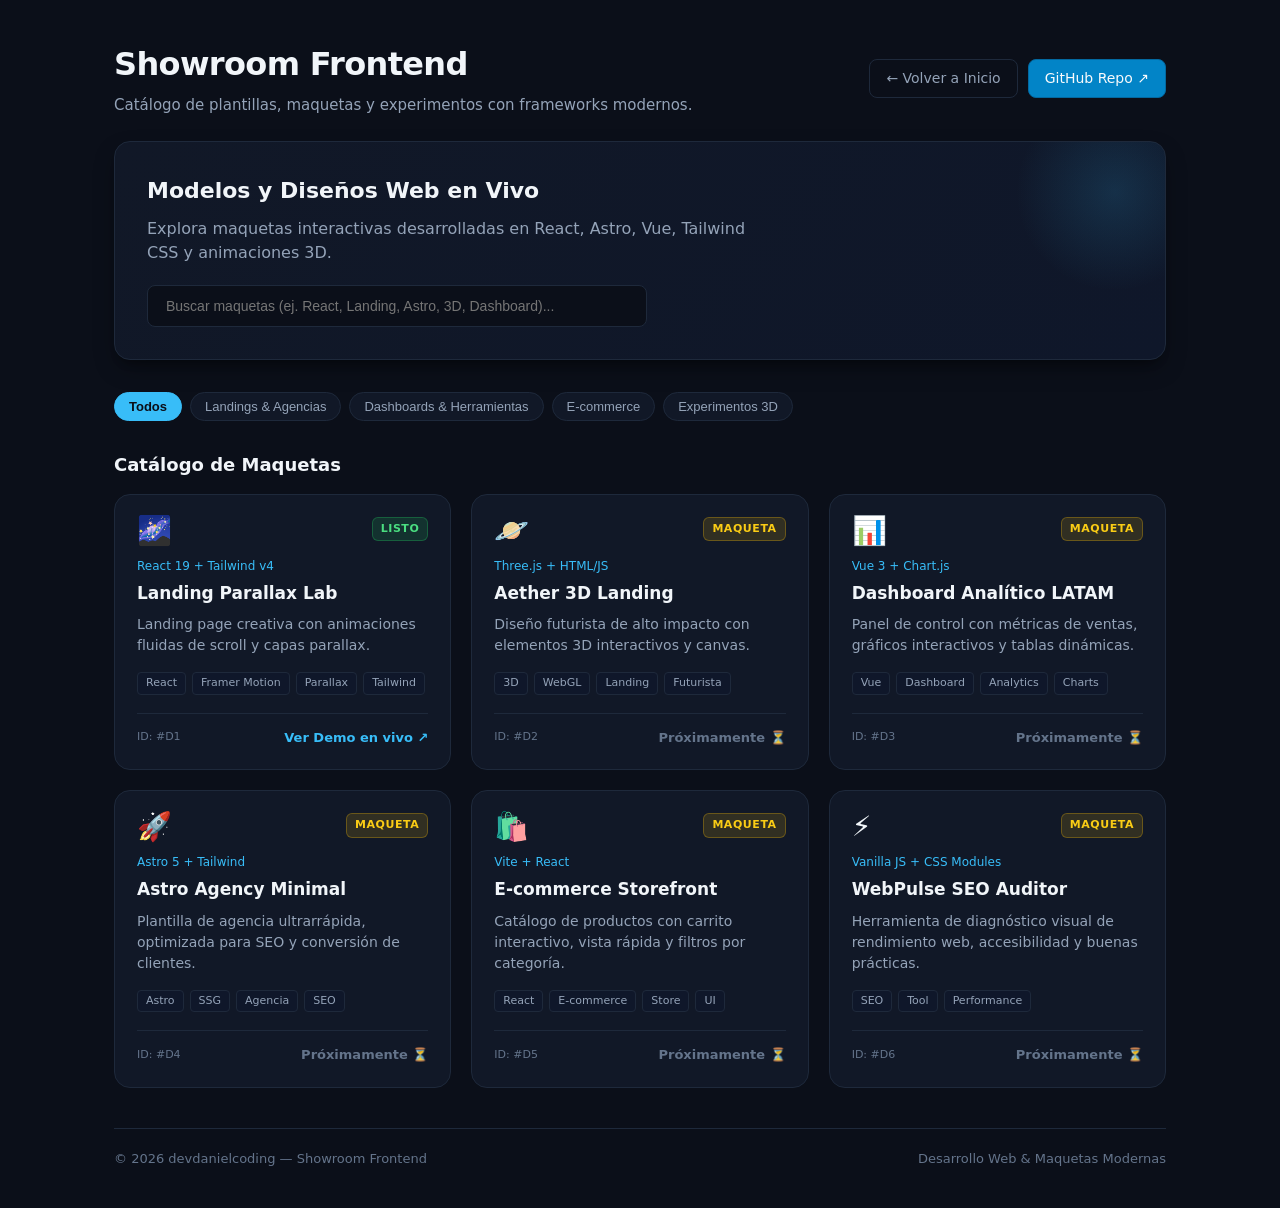
==== index.html @ e4db4a0e "first commit, landing" ====
<!doctype html>
<html lang="es">
<head>
  <meta charset="utf-8" />
  <meta name="viewport" content="width=device-width, initial-scale=1" />
  <title>Frontend Demos & Showroom — devdanielcoding</title>
  <link rel="stylesheet" href="./styles.css" />
</head>
<body>
  <div class="wrap">
    <!-- Header -->
    <header>
      <div>
        <h1>Showroom Frontend</h1>
        <p class="sub">Catálogo de plantillas, maquetas y experimentos con frameworks modernos.</p>
      </div>
      <nav class="nav-actions">
        <a class="btn btn-outline" href="https://devdanielcoding.github.io/">← Volver a Inicio</a>
        <a class="btn btn-primary" href="https://github.com/devdanielcoding/web-htmls-frontend-demos" target="_blank" rel="noreferrer">GitHub Repo ↗</a>
      </nav>
    </header>

    <!-- Hero -->
    <section class="hero">
      <h2 class="hero-title">Modelos y Diseños Web en Vivo</h2>
      <p class="hero-text">
        Explora maquetas interactivas desarrolladas en React, Astro, Vue, Tailwind CSS y animaciones 3D.
      </p>
      <div class="hero-cta">
        <input class="search" id="search" placeholder="Buscar maquetas (ej. React, Landing, Astro, 3D, Dashboard)..." />
      </div>
    </section>

    <!-- Filtros de Categoría -->
    <div class="filters">
      <button class="filter-btn active" data-category="all">Todos</button>
      <button class="filter-btn" data-category="landings">Landings & Agencias</button>
      <button class="filter-btn" data-category="dashboards">Dashboards & Herramientas</button>
      <button class="filter-btn" data-category="ecommerce">E-commerce</button>
      <button class="filter-btn" data-category="3d">Experimentos 3D</button>
    </div>

    <!-- Demos Grid -->
    <main class="section-block">
      <div class="section-head">
        <h2>Catálogo de Maquetas</h2>
      </div>
      <div class="grid" id="demos-grid"></div>
    </main>

    <!-- Footer -->
    <footer class="footer">
      <span>© <span id="year"></span> devdanielcoding — Showroom Frontend</span>
      <span>Desarrollo Web & Maquetas Modernas</span>
    </footer>
  </div>

  <script>
    document.getElementById('year').textContent = new Date().getFullYear();
  </script>
  <script type="module" src="./scripts.js"></script>
</body>
</html>
---- styles.css ----
/* =========================
   🎨 Variables Globales
   ========================= */
:root {
  --bg: #0b0f19;
  --card: #111827;
  --card-hover: #172033;
  --muted: #94a3b8;
  --accent: #38bdf8;
  --accent-glow: rgba(56, 189, 248, 0.15);
  --text: #f1f5f9;
  --text-muted: #64748b;

  --border-default: #1e293b;
  --border-hover: #334155;
  --shadow-card: 0 10px 25px -5px rgba(0, 0, 0, 0.4), 0 8px 10px -6px rgba(0, 0, 0, 0.3);

  --radius: 16px;
  --radius-sm: 8px;
  --spacing: 24px;
}

/* =========================
   🧩 Reset & Base
   ========================= */
* {
  box-sizing: border-box;
}

body {
  margin: 0;
  font-family: system-ui, -apple-system, "Segoe UI", Roboto, Ubuntu, sans-serif;
  background: var(--bg);
  color: var(--text);
  line-height: 1.5;
  min-height: 100vh;
}

.wrap {
  max-width: 1100px;
  margin: 0 auto;
  padding: 40px var(--spacing);
}

.hr {
  height: 1px;
  background: var(--border-default);
  margin: 32px 0;
}

.footer {
  margin-top: 40px;
  padding-top: 20px;
  border-top: 1px solid var(--border-default);
  font-size: 13px;
  color: var(--text-muted);
  display: flex;
  justify-content: space-between;
  align-items: center;
  flex-wrap: wrap;
  gap: 12px;
}

/* =========================
   🧱 Header & Nav
   ========================= */
header {
  display: flex;
  justify-content: space-between;
  align-items: center;
  gap: 16px;
  margin-bottom: 24px;
  flex-wrap: wrap;
}

h1 {
  font-size: clamp(24px, 4vw, 32px);
  margin: 0 0 6px;
  font-weight: 800;
  letter-spacing: -0.02em;
}

p.sub {
  color: var(--muted);
  margin: 0;
  font-size: 15px;
}

.nav-actions {
  display: flex;
  gap: 10px;
}

.btn {
  display: inline-flex;
  align-items: center;
  gap: 8px;
  background: #1e293b;
  color: #f8fafc;
  padding: 8px 16px;
  border-radius: var(--radius-sm);
  text-decoration: none;
  font-size: 14px;
  font-weight: 500;
  border: 1px solid var(--border-default);
  transition: all 0.2s ease;
}

.btn:hover {
  background: #334155;
  border-color: #475569;
}

.btn-primary {
  background: #0284c7;
  border-color: #0369a1;
}

.btn-primary:hover {
  background: #0369a1;
}

.btn-outline {
  background: transparent;
  border-color: var(--border-default);
  color: var(--muted);
}

.btn-outline:hover {
  background: #1e293b;
  color: var(--text);
}

/* =========================
   🚀 Hero Section
   ========================= */
.hero {
  background: linear-gradient(135deg, #111827 0%, #0f172a 100%);
  border: 1px solid var(--border-default);
  border-radius: var(--radius);
  padding: 32px;
  margin-bottom: 32px;
  box-shadow: var(--shadow-card);
  position: relative;
  overflow: hidden;
}

.hero::after {
  content: "";
  position: absolute;
  top: -50px;
  right: -50px;
  width: 200px;
  height: 200px;
  background: radial-gradient(circle, var(--accent-glow) 0%, transparent 70%);
  pointer-events: none;
}

.hero-title {
  margin: 0 0 10px;
  font-size: 22px;
}

.hero-text {
  color: var(--muted);
  margin: 0 0 20px;
  max-width: 600px;
}

.hero-cta {
  display: flex;
  gap: 12px;
  flex-wrap: wrap;
}

.search {
  flex: 1;
  min-width: 260px;
  max-width: 500px;
  padding: 12px 18px;
  background: #0b0f19;
  border: 1px solid var(--border-default);
  border-radius: var(--radius-sm);
  color: var(--text);
  font-size: 14px;
  outline: none;
  transition: border-color 0.2s;
}

.search:focus {
  border-color: var(--accent);
}

/* =========================
   🏷️ Filtros de Categoría
   ========================= */
.filters {
  display: flex;
  gap: 8px;
  margin-bottom: 24px;
  overflow-x: auto;
  padding-bottom: 6px;
}

.filter-btn {
  background: #111827;
  border: 1px solid var(--border-default);
  color: var(--muted);
  padding: 6px 14px;
  border-radius: 20px;
  font-size: 13px;
  cursor: pointer;
  white-space: nowrap;
  transition: all 0.2s;
}

.filter-btn:hover {
  color: var(--text);
  border-color: var(--border-hover);
}

.filter-btn.active {
  background: var(--accent);
  color: #0b0f19;
  font-weight: 600;
  border-color: var(--accent);
}

/* =========================
   📦 Cards & Grid
   ========================= */
.section-head {
  display: flex;
  justify-content: space-between;
  align-items: center;
  margin-bottom: 16px;
}

.section-head h2 {
  font-size: 18px;
  margin: 0;
  font-weight: 700;
}

.grid {
  display: grid;
  grid-template-columns: repeat(auto-fill, minmax(310px, 1fr));
  gap: 20px;
}

.card-demo {
  background: var(--card);
  border: 1px solid var(--border-default);
  border-radius: var(--radius);
  padding: 22px;
  display: flex;
  flex-direction: column;
  justify-content: space-between;
  transition: transform 0.2s ease, border-color 0.2s ease, box-shadow 0.2s ease;
  position: relative;
}

.card-demo:hover {
  transform: translateY(-3px);
  border-color: var(--border-hover);
  box-shadow: 0 15px 30px -10px rgba(0, 0, 0, 0.6);
}

.card-top {
  display: flex;
  justify-content: space-between;
  align-items: flex-start;
  margin-bottom: 12px;
}

.demo-emoji {
  font-size: 28px;
  line-height: 1;
}

.badges {
  display: flex;
  gap: 6px;
}

.badge {
  font-size: 11px;
  padding: 3px 8px;
  border-radius: 6px;
  font-weight: 600;
  text-transform: uppercase;
  letter-spacing: 0.05em;
}

.badge-status-listo {
  background: rgba(34, 197, 94, 0.15);
  color: #4ade80;
  border: 1px solid rgba(34, 197, 94, 0.3);
}

.badge-status-maqueta {
  background: rgba(234, 179, 8, 0.15);
  color: #facc15;
  border: 1px solid rgba(234, 179, 8, 0.3);
}

.framework-pill {
  font-size: 12px;
  color: var(--accent);
  font-weight: 500;
  margin-bottom: 6px;
}

.card-demo h3 {
  margin: 0 0 8px;
  font-size: 17px;
  font-weight: 700;
}

.card-demo p {
  color: var(--muted);
  font-size: 14px;
  margin: 0 0 16px;
  flex: 1;
}

.tags {
  display: flex;
  flex-wrap: wrap;
  gap: 6px;
  margin-bottom: 18px;
}

.tag {
  background: #0f172a;
  border: 1px solid var(--border-default);
  color: #94a3b8;
  font-size: 11px;
  padding: 2px 8px;
  border-radius: 4px;
}

.card-footer {
  margin-top: auto;
  border-top: 1px solid var(--border-default);
  padding-top: 14px;
  display: flex;
  justify-content: space-between;
  align-items: center;
}

.demo-link {
  display: inline-flex;
  align-items: center;
  gap: 6px;
  color: #38bdf8;
  text-decoration: none;
  font-size: 13px;
  font-weight: 600;
  transition: gap 0.2s ease;
}

.demo-link:hover {
  gap: 10px;
  color: #7dd3fc;
}

.demo-link.disabled {
  color: var(--text-muted);
  cursor: not-allowed;
  pointer-events: none;
}
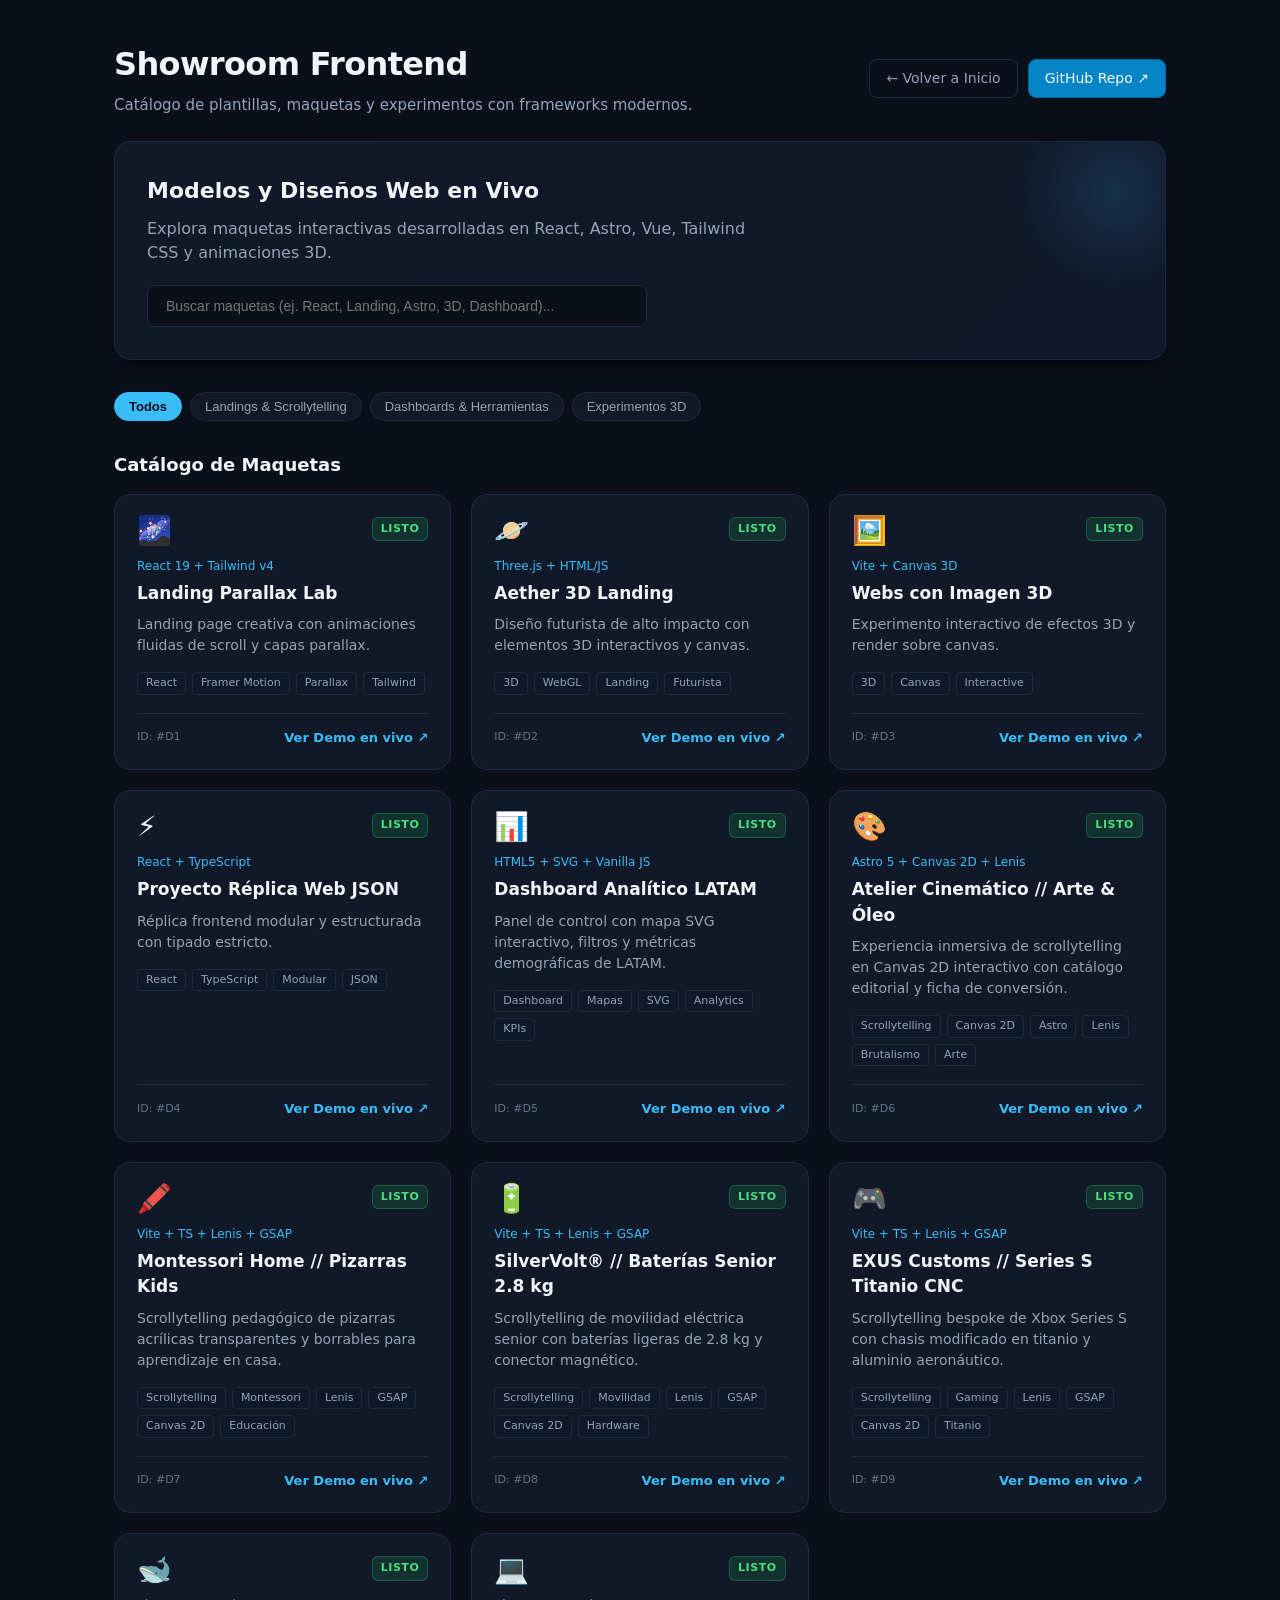
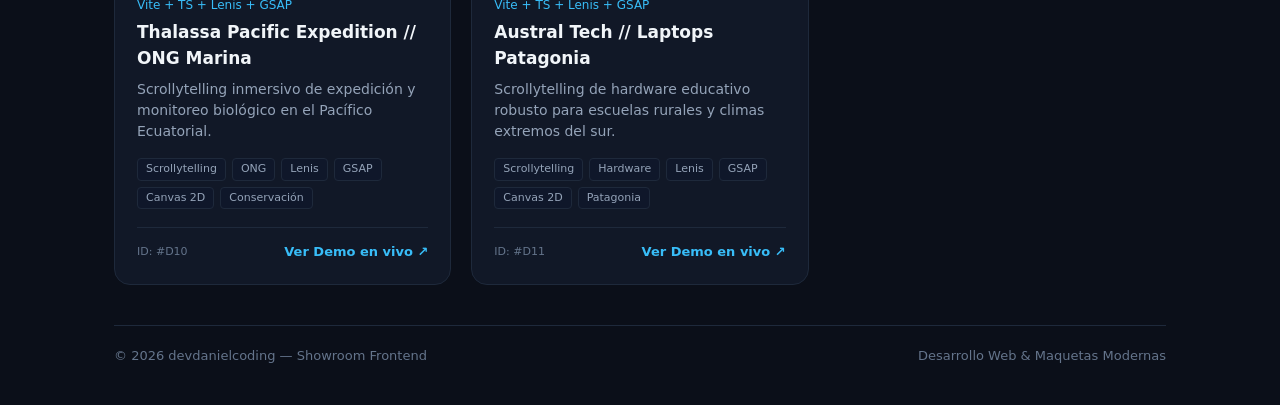
==== commit e37d85ba: "feat: add scrollytelling demos and clean showroom catalog" ====
--- a/index.html
+++ b/index.html
@@ -34,9 +34,8 @@
     <!-- Filtros de Categoría -->
     <div class="filters">
       <button class="filter-btn active" data-category="all">Todos</button>
-      <button class="filter-btn" data-category="landings">Landings & Agencias</button>
+      <button class="filter-btn" data-category="landings">Landings & Scrollytelling</button>
       <button class="filter-btn" data-category="dashboards">Dashboards & Herramientas</button>
-      <button class="filter-btn" data-category="ecommerce">E-commerce</button>
       <button class="filter-btn" data-category="3d">Experimentos 3D</button>
     </div>
 
